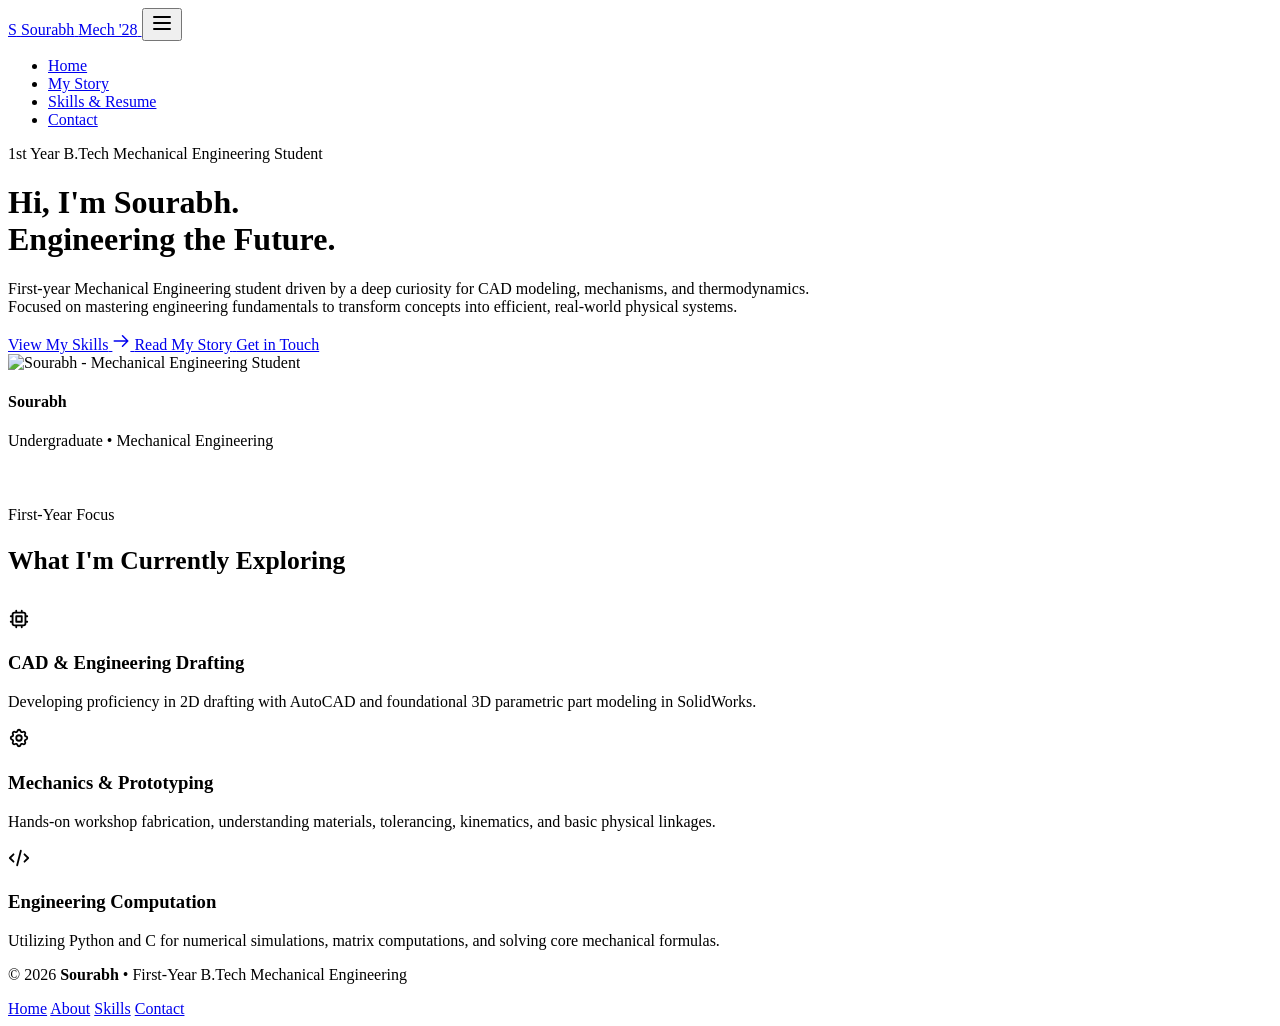
==== index.html @ b26586c6 "Add files via upload" ====
<!DOCTYPE html>
<html lang="en">
<head>
  <meta charset="UTF-8">
  <meta name="viewport" content="width=device-width, initial-scale=1.0">
  <!-- EDIT: Change Page Title if desired -->
  <title>Sourabh | Mechanical Engineering Portfolio</title>
  <meta name="description" content="Personal portfolio of Sourabh - First Year B.Tech Mechanical Engineering student.">
  <link rel="stylesheet" href="css/style.css">
  <!-- Google Fonts for crisp typography -->
  <link rel="preconnect" href="https://fonts.googleapis.com">
  <link rel="preconnect" href="https://fonts.gstatic.com" crossorigin>
  <link href="https://fonts.googleapis.com/css2?family=Plus+Jakarta+Sans:wght@400;500;600;700;800&display=swap" rel="stylesheet">
</head>
<body>

  <!-- =========================================================================
       NAVIGATION BAR (Consistent across all 4 pages)
       ========================================================================= -->
  <header class="site-header">
    <div class="container nav-wrapper">
      <a href="index.html" class="brand-logo">
        <span class="brand-icon">S</span>
        <!-- EDIT: Change your name here -->
        <span>Sourabh</span>
        <span class="brand-badge">Mech '28</span>
      </a>

      <!-- Mobile Navigation Hamburger -->
      <button class="mobile-toggle" id="mobileMenuBtn" aria-label="Toggle navigation menu">
        <svg width="24" height="24" fill="none" stroke="currentColor" viewBox="0 0 24 24">
          <path stroke-linecap="round" stroke-linejoin="round" stroke-width="2" d="M4 6h16M4 12h16M4 18h16"/>
        </svg>
      </button>

      <!-- Navigation Links -->
      <ul class="nav-links" id="navLinks">
        <li><a href="index.html" class="nav-link active">Home</a></li>
        <li><a href="about.html" class="nav-link">My Story</a></li>
        <li><a href="skills.html" class="nav-link">Skills & Resume</a></li>
        <li><a href="contact.html" class="nav-link">Contact</a></li>
      </ul>
    </div>
  </header>

  <!-- =========================================================================
       PAGE 1: HOME (HERO SECTION)
       ========================================================================= -->
  <main class="main-content">
    <div class="container">
      
      <div class="hero-wrapper">
        <!-- Hero Text Content -->
        <div class="hero-content">
          <div class="student-tag">
            <span class="status-dot"></span>
            <!-- EDIT: Your program/year details -->
            <span>1st Year B.Tech Mechanical Engineering Student</span>
          </div>

          <!-- EDIT: Your Name & Heading -->
          <h1 class="hero-title">
            Hi, I'm <span class="highlight">Sourabh</span>.<br>
            Engineering the Future.
          </h1>

          <!-- ===============================================================
               EDIT: YOUR 2-LINE INTRODUCTION (Customizable below)
               =============================================================== -->
          <p class="hero-intro">
            First-year Mechanical Engineering student driven by a deep curiosity for CAD modeling, mechanisms, and thermodynamics.<br>
            Focused on mastering engineering fundamentals to transform concepts into efficient, real-world physical systems.
          </p>
          <!-- ============================================================= -->

          <!-- Quick Action Buttons -->
          <div class="hero-actions">
            <a href="skills.html" class="btn btn-primary">
              <span>View My Skills</span>
              <svg width="18" height="18" fill="none" stroke="currentColor" viewBox="0 0 24 24">
                <path stroke-linecap="round" stroke-linejoin="round" stroke-width="2" d="M14 5l7 7m0 0l-7 7m7-7H3"/>
              </svg>
            </a>
            <a href="about.html" class="btn btn-secondary">
              <span>Read My Story</span>
            </a>
            <a href="contact.html" class="btn btn-secondary">
              <span>Get in Touch</span>
            </a>
          </div>
        </div>

        <!-- ===============================================================
             EDIT: YOUR PHOTO (Replace "assets/images/avatar-placeholder.svg" 
             with your photo, e.g. "assets/images/my-photo.jpg")
             =============================================================== -->
        <div class="hero-photo-container">
          <div class="photo-card">
            <div class="photo-inner">
              <img src="assets/images/avatar-placeholder.svg" alt="Sourabh - Mechanical Engineering Student" id="profileImage">
            </div>
            <div class="photo-caption">
              <!-- EDIT: Photo caption / your title -->
              <h4>Sourabh</h4>
              <p>Undergraduate • Mechanical Engineering</p>
            </div>
          </div>
        </div>
      </div>

      <!-- Quick Highlights for 1st Year Mechanical Engineering -->
      <section style="margin-top: 3.5rem;">
        <div class="section-header" style="margin-bottom: 2rem; text-align: left;">
          <span class="section-tag">First-Year Focus</span>
          <h2 style="font-size: 1.6rem; font-weight: 700; color: var(--text-main);">What I'm Currently Exploring</h2>
        </div>

        <div class="quick-features-grid">
          <!-- Card 1 -->
          <div class="feature-card">
            <div class="feature-icon">
              <!-- Drafting Compass / Ruler Icon -->
              <svg width="22" height="22" fill="none" stroke="currentColor" viewBox="0 0 24 24">
                <path stroke-linecap="round" stroke-linejoin="round" stroke-width="2" d="M9 3v2m6-2v2M9 19v2m6-2v2M5 9H3m2 6H3m18-6h-2m2 6h-2M7 19h10a2 2 0 002-2V7a2 2 0 00-2-2H7a2 2 0 00-2 2v10a2 2 0 002 2zM9 9h6v6H9V9z"/>
              </svg>
            </div>
            <h3>CAD & Engineering Drafting</h3>
            <p>Developing proficiency in 2D drafting with AutoCAD and foundational 3D parametric part modeling in SolidWorks.</p>
          </div>

          <!-- Card 2 -->
          <div class="feature-card">
            <div class="feature-icon">
              <!-- Gear / Mechanism Icon -->
              <svg width="22" height="22" fill="none" stroke="currentColor" viewBox="0 0 24 24">
                <path stroke-linecap="round" stroke-linejoin="round" stroke-width="2" d="M10.325 4.317c.426-1.756 2.924-1.756 3.35 0a1.724 1.724 0 002.573 1.066c1.543-.94 3.31.826 2.37 2.37a1.724 1.724 0 001.065 2.572c1.756.426 1.756 2.924 0 3.35a1.724 1.724 0 00-1.066 2.573c.94 1.543-.826 3.31-2.37 2.37a1.724 1.724 0 00-2.572 1.065c-.426 1.756-2.924 1.756-3.35 0a1.724 1.724 0 00-2.573-1.066c-1.543.94-3.31-.826-2.37-2.37a1.724 1.724 0 00-1.065-2.572c-1.756-.426-1.756-2.924 0-3.35a1.724 1.724 0 001.066-2.573c-.94-1.543.826-3.31 2.37-2.37.996.608 2.296.07 2.572-1.065z"/>
                <circle cx="12" cy="12" r="3" stroke-width="2"/>
              </svg>
            </div>
            <h3>Mechanics & Prototyping</h3>
            <p>Hands-on workshop fabrication, understanding materials, tolerancing, kinematics, and basic physical linkages.</p>
          </div>

          <!-- Card 3 -->
          <div class="feature-card">
            <div class="feature-icon">
              <!-- Code / Computation Icon -->
              <svg width="22" height="22" fill="none" stroke="currentColor" viewBox="0 0 24 24">
                <path stroke-linecap="round" stroke-linejoin="round" stroke-width="2" d="M10 20l4-16m4 4l4 4-4 4M6 16l-4-4 4-4"/>
              </svg>
            </div>
            <h3>Engineering Computation</h3>
            <p>Utilizing Python and C for numerical simulations, matrix computations, and solving core mechanical formulas.</p>
          </div>
        </div>
      </section>

    </div>
  </main>

  <!-- =========================================================================
       FOOTER
       ========================================================================= -->
  <footer class="site-footer">
    <div class="container footer-content">
      <p class="footer-text">© 2026 <strong>Sourabh</strong> • First-Year B.Tech Mechanical Engineering</p>
      <div class="footer-nav">
        <a href="index.html">Home</a>
        <a href="about.html">About</a>
        <a href="skills.html">Skills</a>
        <a href="contact.html">Contact</a>
      </div>
    </div>
  </footer>

  <script src="js/main.js"></script>
</body>
</html>
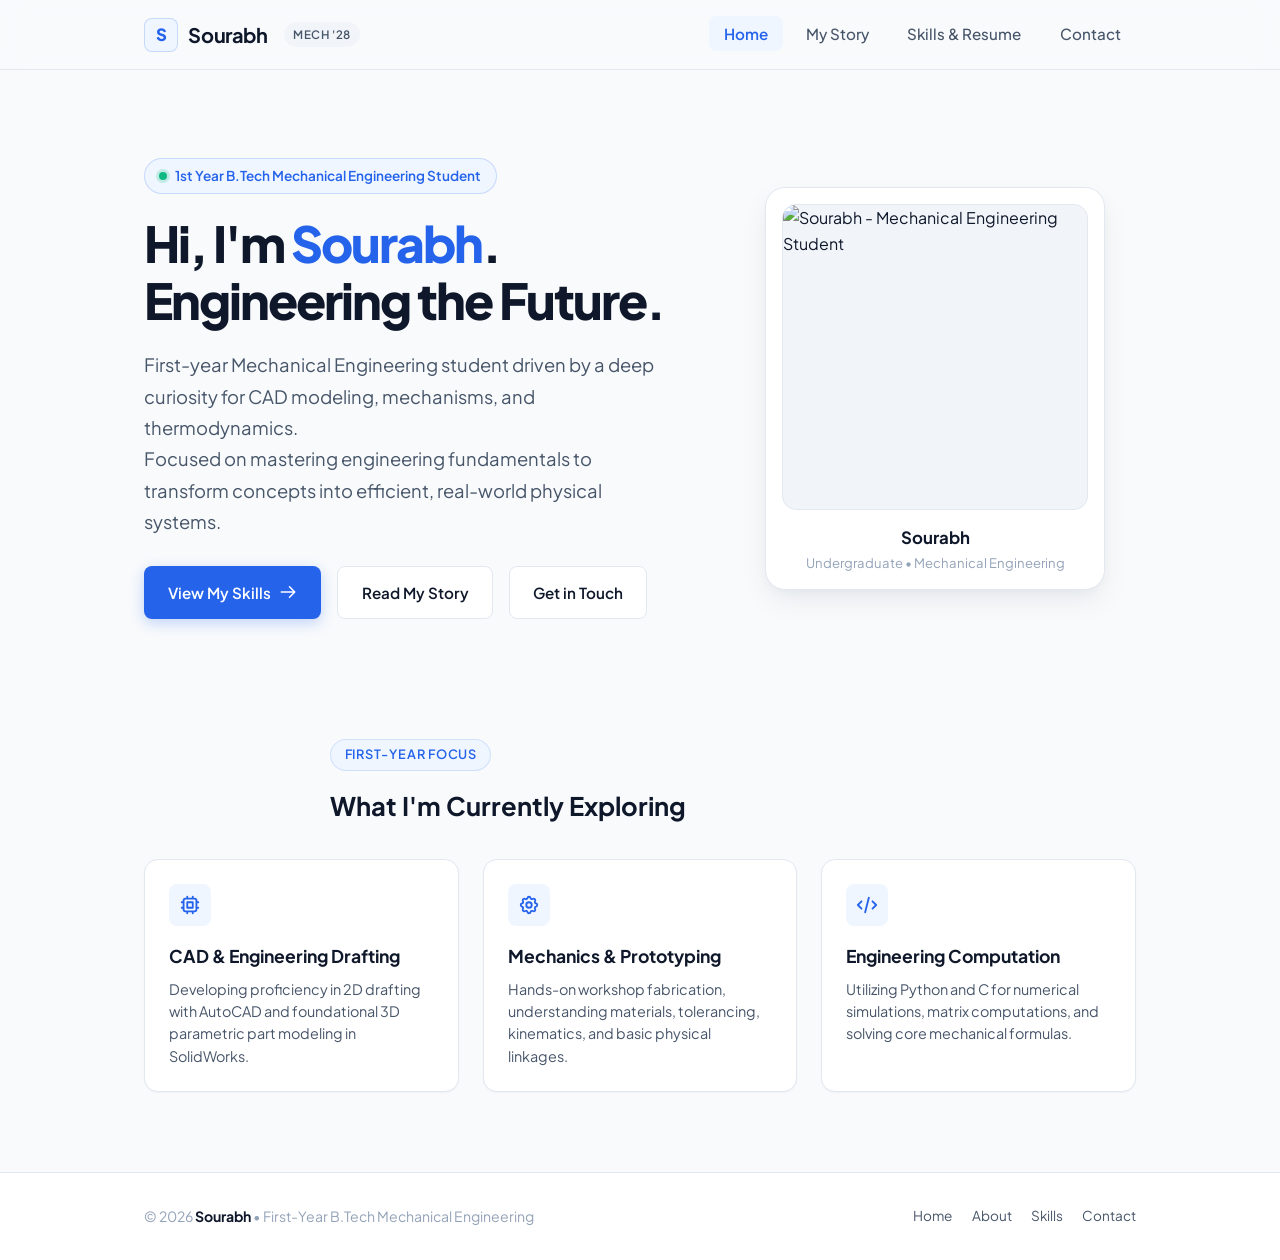
==== commit 6cdc6974: "Update index.html" ====
--- a/index.html
+++ b/index.html
@@ -6,7 +6,7 @@
   <!-- EDIT: Change Page Title if desired -->
   <title>Sourabh | Mechanical Engineering Portfolio</title>
   <meta name="description" content="Personal portfolio of Sourabh - First Year B.Tech Mechanical Engineering student.">
-  <link rel="stylesheet" href="css/style.css">
+  <link rel="stylesheet" href="style.css">
   <!-- Google Fonts for crisp typography -->
   <link rel="preconnect" href="https://fonts.googleapis.com">
   <link rel="preconnect" href="https://fonts.gstatic.com" crossorigin>
--- a/style.css
+++ b/style.css
@@ -0,0 +1,1085 @@
+/* ==========================================================================
+   PORTFOLIO DESIGN SYSTEM & STYLESHEET
+   Clean • Minimalistic • Light • Visually Pleasing
+   ========================================================================== */
+
+:root {
+  /* Color Palette - Minimalist Light Theme */
+  --bg-primary: #f8fafc;        /* Soft airy background */
+  --bg-surface: #ffffff;        /* Pure white for cards & surfaces */
+  --bg-subtle: #f1f5f9;         /* Very subtle cool gray for tags & meters */
+  
+  --text-main: #0f172a;         /* Deep slate for high-contrast crisp text */
+  --text-muted: #475569;        /* Balanced medium slate for body copy */
+  --text-light: #94a3b8;        /* Soft gray for metadata & hints */
+  
+  --primary: #2563eb;           /* Modern engineering cobalt blue */
+  --primary-hover: #1d4ed8;     /* Darker blue on hover */
+  --primary-subtle: #eff6ff;    /* Light tint for badges & highlights */
+  --primary-glow: rgba(37, 99, 235, 0.12);
+  
+  --border-color: #e2e8f0;      /* Crisp light border */
+  --border-hover: #cbd5e1;      /* Border on card hover */
+  
+  /* Layout & Spacing */
+  --radius-sm: 8px;
+  --radius-md: 14px;
+  --radius-lg: 20px;
+  --radius-full: 9999px;
+  
+  --shadow-sm: 0 1px 2px 0 rgba(0, 0, 0, 0.04);
+  --shadow-md: 0 4px 16px -2px rgba(15, 23, 42, 0.06), 0 2px 6px -2px rgba(15, 23, 42, 0.04);
+  --shadow-lg: 0 12px 30px -4px rgba(15, 23, 42, 0.08), 0 4px 12px -2px rgba(15, 23, 42, 0.03);
+  
+  --transition: all 0.25s cubic-bezier(0.16, 1, 0.3, 1);
+  --container-max: 1040px;
+}
+
+/* --------------------------------------------------------------------------
+   RESET & BASE TYPOGRAPHY
+   -------------------------------------------------------------------------- */
+* {
+  margin: 0;
+  padding: 0;
+  box-sizing: border-box;
+}
+
+html {
+  scroll-behavior: smooth;
+  font-size: 16px;
+}
+
+body {
+  font-family: 'Plus Jakarta Sans', -apple-system, BlinkMacSystemFont, 'Segoe UI', Roboto, Helvetica, Arial, sans-serif;
+  background-color: var(--bg-primary);
+  color: var(--text-main);
+  line-height: 1.65;
+  min-height: 100vh;
+  display: flex;
+  flex-direction: column;
+  -webkit-font-smoothing: antialiased;
+}
+
+/* Clean Container */
+.container {
+  width: 100%;
+  max-width: var(--container-max);
+  margin-left: auto;
+  margin-right: auto;
+  padding-left: 1.5rem;
+  padding-right: 1.5rem;
+}
+
+/* --------------------------------------------------------------------------
+   HEADER & NAVIGATION BAR
+   -------------------------------------------------------------------------- */
+.site-header {
+  position: sticky;
+  top: 0;
+  z-index: 100;
+  background: rgba(248, 250, 252, 0.85);
+  backdrop-filter: blur(12px);
+  -webkit-backdrop-filter: blur(12px);
+  border-bottom: 1px solid var(--border-color);
+  padding: 1.1rem 0;
+  transition: var(--transition);
+}
+
+.nav-wrapper {
+  display: flex;
+  align-items: center;
+  justify-content: space-between;
+}
+
+/* Brand Logo */
+.brand-logo {
+  text-decoration: none;
+  display: flex;
+  align-items: center;
+  gap: 0.65rem;
+  color: var(--text-main);
+  font-weight: 700;
+  font-size: 1.25rem;
+  letter-spacing: -0.02em;
+}
+
+.brand-icon {
+  width: 34px;
+  height: 34px;
+  background: var(--primary-subtle);
+  border: 1px solid rgba(37, 99, 235, 0.2);
+  color: var(--primary);
+  display: inline-flex;
+  align-items: center;
+  justify-content: center;
+  border-radius: var(--radius-sm);
+  font-weight: 800;
+  font-size: 1.05rem;
+}
+
+.brand-badge {
+  font-size: 0.72rem;
+  font-weight: 600;
+  text-transform: uppercase;
+  letter-spacing: 0.05em;
+  background: var(--bg-subtle);
+  color: var(--text-muted);
+  padding: 0.2rem 0.55rem;
+  border-radius: var(--radius-full);
+  margin-left: 0.4rem;
+}
+
+/* Navigation Links */
+.nav-links {
+  display: flex;
+  align-items: center;
+  list-style: none;
+  gap: 0.5rem;
+}
+
+.nav-link {
+  text-decoration: none;
+  font-size: 0.95rem;
+  font-weight: 500;
+  color: var(--text-muted);
+  padding: 0.5rem 0.95rem;
+  border-radius: var(--radius-sm);
+  transition: var(--transition);
+}
+
+.nav-link:hover {
+  color: var(--primary);
+  background-color: var(--primary-subtle);
+}
+
+.nav-link.active {
+  color: var(--primary);
+  background-color: var(--primary-subtle);
+  font-weight: 600;
+}
+
+/* Mobile Toggle */
+.mobile-toggle {
+  display: none;
+  background: none;
+  border: 1px solid var(--border-color);
+  padding: 0.5rem;
+  border-radius: var(--radius-sm);
+  cursor: pointer;
+  color: var(--text-main);
+}
+
+.mobile-toggle svg {
+  display: block;
+}
+
+/* --------------------------------------------------------------------------
+   COMMON SECTION STYLES
+   -------------------------------------------------------------------------- */
+.main-content {
+  flex: 1;
+  padding: 3.5rem 0 5rem;
+}
+
+.section-header {
+  text-align: center;
+  max-width: 620px;
+  margin: 0 auto 3rem;
+}
+
+.section-tag {
+  display: inline-block;
+  font-size: 0.8rem;
+  font-weight: 600;
+  letter-spacing: 0.06em;
+  text-transform: uppercase;
+  color: var(--primary);
+  background: var(--primary-subtle);
+  padding: 0.3rem 0.85rem;
+  border-radius: var(--radius-full);
+  margin-bottom: 0.85rem;
+  border: 1px solid rgba(37, 99, 235, 0.15);
+}
+
+.section-title {
+  font-size: 2.2rem;
+  font-weight: 700;
+  letter-spacing: -0.03em;
+  color: var(--text-main);
+  line-height: 1.25;
+  margin-bottom: 0.75rem;
+}
+
+.section-subtitle {
+  font-size: 1.05rem;
+  color: var(--text-muted);
+  line-height: 1.6;
+}
+
+/* --------------------------------------------------------------------------
+   PAGE 1: HOME SECTION
+   -------------------------------------------------------------------------- */
+.hero-wrapper {
+  display: grid;
+  grid-template-columns: 1.2fr 0.9fr;
+  gap: 3.5rem;
+  align-items: center;
+  padding: 2rem 0 4rem;
+}
+
+.hero-content {
+  display: flex;
+  flex-direction: column;
+  gap: 1.3rem;
+}
+
+.student-tag {
+  display: inline-flex;
+  align-items: center;
+  gap: 0.5rem;
+  font-size: 0.85rem;
+  font-weight: 600;
+  color: var(--primary);
+  background: var(--primary-subtle);
+  border: 1px solid rgba(37, 99, 235, 0.2);
+  padding: 0.35rem 0.9rem;
+  border-radius: var(--radius-full);
+  width: fit-content;
+}
+
+.status-dot {
+  width: 8px;
+  height: 8px;
+  background: #10b981;
+  border-radius: 50%;
+  box-shadow: 0 0 0 3px rgba(16, 185, 129, 0.2);
+}
+
+.hero-title {
+  font-size: 3.1rem;
+  font-weight: 800;
+  letter-spacing: -0.04em;
+  line-height: 1.15;
+  color: var(--text-main);
+}
+
+.hero-title .highlight {
+  color: var(--primary);
+  position: relative;
+  display: inline-block;
+}
+
+/* 2-line intro emphasized */
+.hero-intro {
+  font-size: 1.15rem;
+  color: var(--text-muted);
+  line-height: 1.7;
+  max-width: 540px;
+}
+
+.hero-actions {
+  display: flex;
+  align-items: center;
+  gap: 1rem;
+  margin-top: 0.5rem;
+  flex-wrap: wrap;
+}
+
+/* Buttons */
+.btn {
+  display: inline-flex;
+  align-items: center;
+  justify-content: center;
+  gap: 0.5rem;
+  font-size: 0.95rem;
+  font-weight: 600;
+  padding: 0.8rem 1.45rem;
+  border-radius: var(--radius-sm);
+  text-decoration: none;
+  cursor: pointer;
+  transition: var(--transition);
+  border: 1px solid transparent;
+}
+
+.btn-primary {
+  background-color: var(--primary);
+  color: #ffffff;
+  box-shadow: 0 4px 14px rgba(37, 99, 235, 0.25);
+}
+
+.btn-primary:hover {
+  background-color: var(--primary-hover);
+  transform: translateY(-2px);
+  box-shadow: 0 6px 20px rgba(37, 99, 235, 0.35);
+}
+
+.btn-secondary {
+  background-color: var(--bg-surface);
+  color: var(--text-main);
+  border-color: var(--border-color);
+}
+
+.btn-secondary:hover {
+  background-color: var(--bg-subtle);
+  border-color: var(--border-hover);
+  transform: translateY(-2px);
+}
+
+/* Profile Photo Frame */
+.hero-photo-container {
+  display: flex;
+  justify-content: center;
+  align-items: center;
+}
+
+.photo-card {
+  position: relative;
+  width: 100%;
+  max-width: 340px;
+  background: var(--bg-surface);
+  border: 1px solid var(--border-color);
+  border-radius: var(--radius-lg);
+  padding: 1rem;
+  box-shadow: var(--shadow-lg);
+  transition: var(--transition);
+}
+
+.photo-card:hover {
+  transform: translateY(-4px);
+  border-color: var(--border-hover);
+}
+
+.photo-inner {
+  position: relative;
+  width: 100%;
+  aspect-ratio: 1 / 1;
+  border-radius: var(--radius-md);
+  overflow: hidden;
+  background: var(--bg-subtle);
+  display: flex;
+  align-items: center;
+  justify-content: center;
+  border: 1px solid var(--border-color);
+}
+
+.photo-inner img {
+  width: 100%;
+  height: 100%;
+  object-fit: cover;
+  display: block;
+}
+
+.photo-caption {
+  margin-top: 0.9rem;
+  text-align: center;
+}
+
+.photo-caption h4 {
+  font-size: 1.05rem;
+  font-weight: 700;
+  color: var(--text-main);
+}
+
+.photo-caption p {
+  font-size: 0.82rem;
+  color: var(--text-light);
+}
+
+/* Quick Highlights in Home */
+.quick-features-grid {
+  display: grid;
+  grid-template-columns: repeat(3, 1fr);
+  gap: 1.5rem;
+  margin-top: 2rem;
+}
+
+.feature-card {
+  background: var(--bg-surface);
+  border: 1px solid var(--border-color);
+  border-radius: var(--radius-md);
+  padding: 1.5rem;
+  box-shadow: var(--shadow-sm);
+  transition: var(--transition);
+}
+
+.feature-card:hover {
+  transform: translateY(-3px);
+  box-shadow: var(--shadow-md);
+  border-color: rgba(37, 99, 235, 0.3);
+}
+
+.feature-icon {
+  width: 42px;
+  height: 42px;
+  border-radius: var(--radius-sm);
+  background: var(--primary-subtle);
+  color: var(--primary);
+  display: flex;
+  align-items: center;
+  justify-content: center;
+  margin-bottom: 1rem;
+}
+
+.feature-card h3 {
+  font-size: 1.1rem;
+  font-weight: 700;
+  margin-bottom: 0.4rem;
+  color: var(--text-main);
+}
+
+.feature-card p {
+  font-size: 0.9rem;
+  color: var(--text-muted);
+  line-height: 1.55;
+}
+
+/* --------------------------------------------------------------------------
+   PAGE 2: ABOUT / STORY / EDUCATION / ACHIEVEMENTS / HOBBIES
+   -------------------------------------------------------------------------- */
+.about-grid {
+  display: flex;
+  flex-direction: column;
+  gap: 3.5rem;
+}
+
+.story-card {
+  background: var(--bg-surface);
+  border: 1px solid var(--border-color);
+  border-radius: var(--radius-lg);
+  padding: 2.5rem;
+  box-shadow: var(--shadow-sm);
+}
+
+.story-card h2 {
+  font-size: 1.5rem;
+  font-weight: 700;
+  margin-bottom: 1.25rem;
+  color: var(--text-main);
+  display: flex;
+  align-items: center;
+  gap: 0.75rem;
+}
+
+.story-card p {
+  color: var(--text-muted);
+  font-size: 1.02rem;
+  line-height: 1.8;
+  margin-bottom: 1rem;
+}
+
+.story-card p:last-child {
+  margin-bottom: 0;
+}
+
+/* Timeline / Education & Achievements */
+.two-col-grid {
+  display: grid;
+  grid-template-columns: 1fr 1fr;
+  gap: 2rem;
+}
+
+.card-block {
+  background: var(--bg-surface);
+  border: 1px solid var(--border-color);
+  border-radius: var(--radius-lg);
+  padding: 2.2rem;
+  box-shadow: var(--shadow-sm);
+}
+
+.card-block-header {
+  display: flex;
+  align-items: center;
+  gap: 0.75rem;
+  margin-bottom: 1.5rem;
+}
+
+.card-block-header h2 {
+  font-size: 1.35rem;
+  font-weight: 700;
+  color: var(--text-main);
+}
+
+.timeline-list {
+  display: flex;
+  flex-direction: column;
+  gap: 1.5rem;
+  position: relative;
+  padding-left: 1.5rem;
+  border-left: 2px solid var(--border-color);
+}
+
+.timeline-item {
+  position: relative;
+}
+
+.timeline-dot {
+  position: absolute;
+  left: -1.95rem;
+  top: 0.25rem;
+  width: 12px;
+  height: 12px;
+  border-radius: 50%;
+  background: var(--bg-surface);
+  border: 3px solid var(--primary);
+}
+
+.timeline-date {
+  font-size: 0.78rem;
+  font-weight: 600;
+  text-transform: uppercase;
+  color: var(--primary);
+  margin-bottom: 0.2rem;
+}
+
+.timeline-title {
+  font-size: 1.05rem;
+  font-weight: 700;
+  color: var(--text-main);
+}
+
+.timeline-institution {
+  font-size: 0.9rem;
+  font-weight: 500;
+  color: var(--text-muted);
+  margin-bottom: 0.35rem;
+}
+
+.timeline-desc {
+  font-size: 0.88rem;
+  color: var(--text-muted);
+  line-height: 1.55;
+}
+
+/* Hobbies Cards Grid */
+.hobbies-grid {
+  display: grid;
+  grid-template-columns: repeat(4, 1fr);
+  gap: 1.25rem;
+}
+
+.hobby-card {
+  background: var(--bg-surface);
+  border: 1px solid var(--border-color);
+  border-radius: var(--radius-md);
+  padding: 1.4rem;
+  text-align: center;
+  box-shadow: var(--shadow-sm);
+  transition: var(--transition);
+}
+
+.hobby-card:hover {
+  transform: translateY(-3px);
+  border-color: rgba(37, 99, 235, 0.3);
+  box-shadow: var(--shadow-md);
+}
+
+.hobby-icon {
+  width: 48px;
+  height: 48px;
+  border-radius: 50%;
+  background: var(--primary-subtle);
+  color: var(--primary);
+  display: inline-flex;
+  align-items: center;
+  justify-content: center;
+  margin-bottom: 0.85rem;
+}
+
+.hobby-card h4 {
+  font-size: 1rem;
+  font-weight: 700;
+  color: var(--text-main);
+  margin-bottom: 0.3rem;
+}
+
+.hobby-card p {
+  font-size: 0.82rem;
+  color: var(--text-muted);
+  line-height: 1.45;
+}
+
+/* --------------------------------------------------------------------------
+   PAGE 3: SKILLS, METERS, CERTIFICATIONS & RESUME DOWNLOAD
+   -------------------------------------------------------------------------- */
+.skills-grid {
+  display: grid;
+  grid-template-columns: repeat(3, 1fr);
+  gap: 1.5rem;
+  margin-bottom: 4rem;
+}
+
+.skill-box {
+  background: var(--bg-surface);
+  border: 1px solid var(--border-color);
+  border-radius: var(--radius-md);
+  padding: 1.6rem;
+  box-shadow: var(--shadow-sm);
+  transition: var(--transition);
+  display: flex;
+  flex-direction: column;
+  justify-content: space-between;
+}
+
+.skill-box:hover {
+  transform: translateY(-3px);
+  box-shadow: var(--shadow-md);
+  border-color: rgba(37, 99, 235, 0.3);
+}
+
+.skill-header {
+  display: flex;
+  justify-content: space-between;
+  align-items: flex-start;
+  margin-bottom: 0.85rem;
+}
+
+.skill-info h3 {
+  font-size: 1.05rem;
+  font-weight: 700;
+  color: var(--text-main);
+  margin-bottom: 0.2rem;
+}
+
+.skill-category {
+  font-size: 0.78rem;
+  color: var(--text-light);
+  font-weight: 500;
+}
+
+.skill-pct {
+  font-size: 1rem;
+  font-weight: 700;
+  color: var(--primary);
+  background: var(--primary-subtle);
+  padding: 0.2rem 0.5rem;
+  border-radius: var(--radius-sm);
+}
+
+.skill-desc {
+  font-size: 0.86rem;
+  color: var(--text-muted);
+  line-height: 1.5;
+  margin-bottom: 1.25rem;
+}
+
+/* Meter / Progress Bar */
+.meter-container {
+  width: 100%;
+  height: 8px;
+  background-color: var(--bg-subtle);
+  border-radius: var(--radius-full);
+  overflow: hidden;
+  position: relative;
+}
+
+.meter-fill {
+  height: 100%;
+  background: linear-gradient(90deg, #2563eb 0%, #3b82f6 100%);
+  border-radius: var(--radius-full);
+  transition: width 1s cubic-bezier(0.16, 1, 0.3, 1);
+  width: 0; /* Animated with JS or CSS */
+}
+
+/* Certifications Section */
+.certifications-section {
+  margin-bottom: 4rem;
+}
+
+.cert-grid {
+  display: grid;
+  grid-template-columns: repeat(2, 1fr);
+  gap: 1.5rem;
+}
+
+.cert-card {
+  background: var(--bg-surface);
+  border: 1px solid var(--border-color);
+  border-radius: var(--radius-md);
+  padding: 1.5rem;
+  display: flex;
+  gap: 1.2rem;
+  align-items: flex-start;
+  box-shadow: var(--shadow-sm);
+  transition: var(--transition);
+}
+
+.cert-card:hover {
+  border-color: rgba(37, 99, 235, 0.3);
+  transform: translateY(-2px);
+  box-shadow: var(--shadow-md);
+}
+
+.cert-badge-icon {
+  width: 44px;
+  height: 44px;
+  border-radius: var(--radius-sm);
+  background: var(--primary-subtle);
+  color: var(--primary);
+  display: flex;
+  align-items: center;
+  justify-content: center;
+  flex-shrink: 0;
+}
+
+.cert-details h4 {
+  font-size: 1.05rem;
+  font-weight: 700;
+  color: var(--text-main);
+  margin-bottom: 0.25rem;
+}
+
+.cert-issuer {
+  font-size: 0.85rem;
+  color: var(--primary);
+  font-weight: 600;
+  margin-bottom: 0.3rem;
+}
+
+.cert-desc {
+  font-size: 0.85rem;
+  color: var(--text-muted);
+  line-height: 1.5;
+}
+
+/* Resume Download Banner */
+.resume-download-box {
+  background: linear-gradient(135deg, #ffffff 0%, #f8fafc 100%);
+  border: 1.5px dashed rgba(37, 99, 235, 0.35);
+  border-radius: var(--radius-lg);
+  padding: 2.75rem 2rem;
+  text-align: center;
+  box-shadow: var(--shadow-md);
+  position: relative;
+  overflow: hidden;
+}
+
+.resume-download-box::before {
+  content: '';
+  position: absolute;
+  top: 0;
+  left: 0;
+  right: 0;
+  height: 4px;
+  background: linear-gradient(90deg, #2563eb, #60a5fa, #2563eb);
+}
+
+.resume-download-box h3 {
+  font-size: 1.5rem;
+  font-weight: 700;
+  color: var(--text-main);
+  margin-bottom: 0.5rem;
+}
+
+.resume-download-box p {
+  color: var(--text-muted);
+  max-width: 520px;
+  margin: 0 auto 1.5rem;
+  font-size: 0.95rem;
+}
+
+/* --------------------------------------------------------------------------
+   PAGE 4: CONTACT & SOCIAL PROFILES
+   -------------------------------------------------------------------------- */
+.contact-layout {
+  display: grid;
+  grid-template-columns: 1fr 1.2fr;
+  gap: 2.5rem;
+}
+
+.contact-info-cards {
+  display: flex;
+  flex-direction: column;
+  gap: 1.25rem;
+}
+
+.contact-info-item {
+  background: var(--bg-surface);
+  border: 1px solid var(--border-color);
+  border-radius: var(--radius-md);
+  padding: 1.3rem 1.5rem;
+  display: flex;
+  align-items: center;
+  gap: 1.1rem;
+  box-shadow: var(--shadow-sm);
+  transition: var(--transition);
+}
+
+.contact-info-item:hover {
+  border-color: rgba(37, 99, 235, 0.3);
+  transform: translateX(4px);
+}
+
+.contact-icon-bubble {
+  width: 44px;
+  height: 44px;
+  border-radius: var(--radius-sm);
+  background: var(--primary-subtle);
+  color: var(--primary);
+  display: flex;
+  align-items: center;
+  justify-content: center;
+  flex-shrink: 0;
+}
+
+.contact-text-meta h5 {
+  font-size: 0.78rem;
+  text-transform: uppercase;
+  letter-spacing: 0.05em;
+  color: var(--text-light);
+  margin-bottom: 0.15rem;
+}
+
+.contact-text-meta a,
+.contact-text-meta span {
+  font-size: 0.98rem;
+  font-weight: 600;
+  color: var(--text-main);
+  text-decoration: none;
+  transition: var(--transition);
+}
+
+.contact-text-meta a:hover {
+  color: var(--primary);
+}
+
+/* Social Channels Section */
+.socials-wrapper {
+  margin-top: 1rem;
+}
+
+.socials-wrapper h4 {
+  font-size: 0.95rem;
+  font-weight: 700;
+  margin-bottom: 0.85rem;
+  color: var(--text-main);
+}
+
+.social-links-grid {
+  display: grid;
+  grid-template-columns: repeat(3, 1fr);
+  gap: 0.85rem;
+}
+
+.social-btn {
+  background: var(--bg-surface);
+  border: 1px solid var(--border-color);
+  border-radius: var(--radius-sm);
+  padding: 0.85rem;
+  display: flex;
+  flex-direction: column;
+  align-items: center;
+  justify-content: center;
+  gap: 0.4rem;
+  text-decoration: none;
+  color: var(--text-main);
+  font-size: 0.85rem;
+  font-weight: 600;
+  box-shadow: var(--shadow-sm);
+  transition: var(--transition);
+}
+
+.social-btn:hover {
+  border-color: var(--primary);
+  color: var(--primary);
+  background: var(--primary-subtle);
+  transform: translateY(-2px);
+}
+
+/* Contact Form */
+.contact-form-card {
+  background: var(--bg-surface);
+  border: 1px solid var(--border-color);
+  border-radius: var(--radius-lg);
+  padding: 2.2rem;
+  box-shadow: var(--shadow-sm);
+}
+
+.contact-form-card h3 {
+  font-size: 1.35rem;
+  font-weight: 700;
+  margin-bottom: 0.4rem;
+  color: var(--text-main);
+}
+
+.contact-form-card p {
+  font-size: 0.9rem;
+  color: var(--text-muted);
+  margin-bottom: 1.5rem;
+}
+
+.form-group {
+  margin-bottom: 1.25rem;
+}
+
+.form-label {
+  display: block;
+  font-size: 0.85rem;
+  font-weight: 600;
+  color: var(--text-main);
+  margin-bottom: 0.4rem;
+}
+
+.form-input,
+.form-textarea {
+  width: 100%;
+  padding: 0.75rem 0.95rem;
+  font-family: inherit;
+  font-size: 0.95rem;
+  color: var(--text-main);
+  background: #ffffff;
+  border: 1px solid var(--border-color);
+  border-radius: var(--radius-sm);
+  transition: var(--transition);
+  outline: none;
+}
+
+.form-input:focus,
+.form-textarea:focus {
+  border-color: var(--primary);
+  box-shadow: 0 0 0 3px var(--primary-glow);
+}
+
+.form-textarea {
+  resize: vertical;
+  min-height: 120px;
+}
+
+.form-feedback {
+  display: none;
+  padding: 0.85rem 1rem;
+  border-radius: var(--radius-sm);
+  background: #ecfdf5;
+  color: #065f46;
+  border: 1px solid #a7f3d0;
+  font-size: 0.9rem;
+  margin-top: 1rem;
+}
+
+/* --------------------------------------------------------------------------
+   FOOTER
+   -------------------------------------------------------------------------- */
+.site-footer {
+  background: var(--bg-surface);
+  border-top: 1px solid var(--border-color);
+  padding: 2rem 0;
+  margin-top: auto;
+}
+
+.footer-content {
+  display: flex;
+  justify-content: space-between;
+  align-items: center;
+  flex-wrap: wrap;
+  gap: 1rem;
+}
+
+.footer-text {
+  font-size: 0.88rem;
+  color: var(--text-light);
+}
+
+.footer-text strong {
+  color: var(--text-main);
+}
+
+.footer-nav {
+  display: flex;
+  gap: 1.2rem;
+}
+
+.footer-nav a {
+  text-decoration: none;
+  font-size: 0.85rem;
+  color: var(--text-muted);
+  transition: var(--transition);
+}
+
+.footer-nav a:hover {
+  color: var(--primary);
+}
+
+/* --------------------------------------------------------------------------
+   RESPONSIVE MEDIA QUERIES
+   -------------------------------------------------------------------------- */
+@media (max-width: 860px) {
+  .hero-wrapper {
+    grid-template-columns: 1fr;
+    text-align: center;
+    gap: 2.5rem;
+  }
+  
+  .hero-content {
+    align-items: center;
+  }
+  
+  .hero-title {
+    font-size: 2.4rem;
+  }
+  
+  .hero-actions {
+    justify-content: center;
+  }
+  
+  .quick-features-grid {
+    grid-template-columns: 1fr;
+  }
+  
+  .two-col-grid {
+    grid-template-columns: 1fr;
+  }
+  
+  .skills-grid {
+    grid-template-columns: 1fr 1fr;
+  }
+  
+  .hobbies-grid {
+    grid-template-columns: 1fr 1fr;
+  }
+  
+  .contact-layout {
+    grid-template-columns: 1fr;
+  }
+}
+
+@media (max-width: 640px) {
+  .nav-links {
+    display: none;
+    position: absolute;
+    top: 100%;
+    left: 0;
+    right: 0;
+    background: var(--bg-surface);
+    flex-direction: column;
+    padding: 1rem;
+    border-bottom: 1px solid var(--border-color);
+    box-shadow: var(--shadow-md);
+  }
+  
+  .nav-links.open {
+    display: flex;
+  }
+  
+  .mobile-toggle {
+    display: block;
+  }
+  
+  .skills-grid {
+    grid-template-columns: 1fr;
+  }
+  
+  .cert-grid {
+    grid-template-columns: 1fr;
+  }
+  
+  .hobbies-grid {
+    grid-template-columns: 1fr;
+  }
+  
+  .social-links-grid {
+    grid-template-columns: 1fr;
+  }
+  
+  .hero-title {
+    font-size: 2rem;
+  }
+}
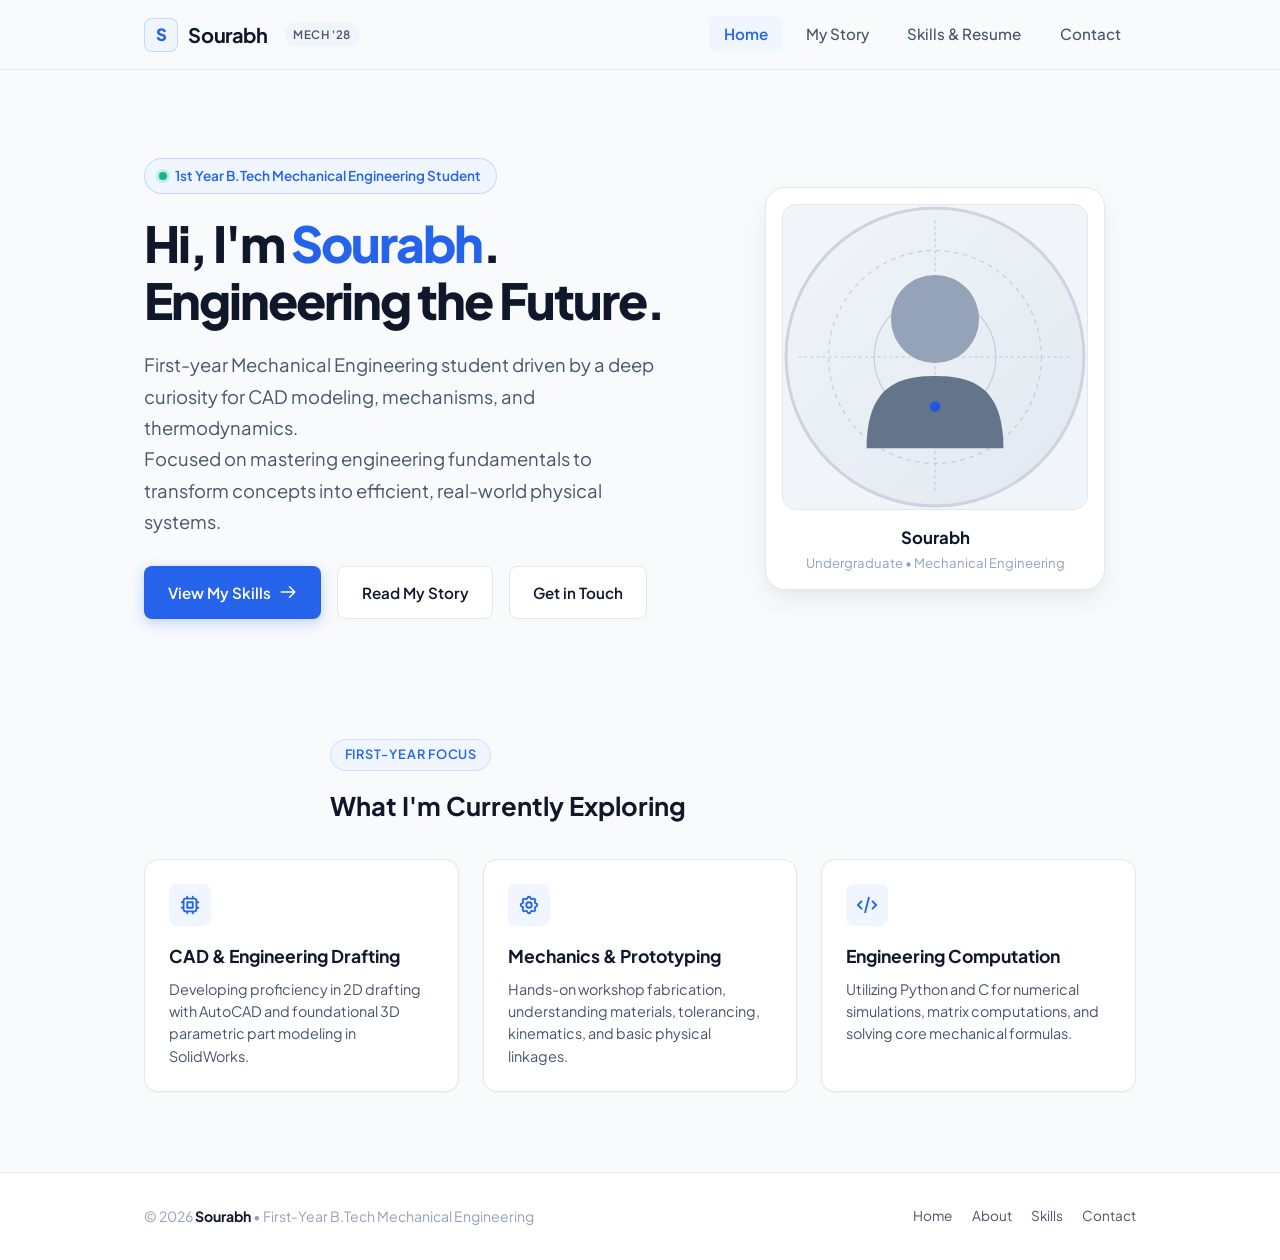
==== commit c5c73fad: "Update index.html" ====
--- a/index.html
+++ b/index.html
@@ -6,7 +6,7 @@
   <!-- EDIT: Change Page Title if desired -->
   <title>Sourabh | Mechanical Engineering Portfolio</title>
   <meta name="description" content="Personal portfolio of Sourabh - First Year B.Tech Mechanical Engineering student.">
-  <link rel="stylesheet" href="style.css">
+  <link rel="stylesheet" href="css/style.css">
   <!-- Google Fonts for crisp typography -->
   <link rel="preconnect" href="https://fonts.googleapis.com">
   <link rel="preconnect" href="https://fonts.gstatic.com" crossorigin>
--- a/css/style.css
+++ b/css/style.css
@@ -0,0 +1,1085 @@
+/* ==========================================================================
+   PORTFOLIO DESIGN SYSTEM & STYLESHEET
+   Clean • Minimalistic • Light • Visually Pleasing
+   ========================================================================== */
+
+:root {
+  /* Color Palette - Minimalist Light Theme */
+  --bg-primary: #f8fafc;        /* Soft airy background */
+  --bg-surface: #ffffff;        /* Pure white for cards & surfaces */
+  --bg-subtle: #f1f5f9;         /* Very subtle cool gray for tags & meters */
+  
+  --text-main: #0f172a;         /* Deep slate for high-contrast crisp text */
+  --text-muted: #475569;        /* Balanced medium slate for body copy */
+  --text-light: #94a3b8;        /* Soft gray for metadata & hints */
+  
+  --primary: #2563eb;           /* Modern engineering cobalt blue */
+  --primary-hover: #1d4ed8;     /* Darker blue on hover */
+  --primary-subtle: #eff6ff;    /* Light tint for badges & highlights */
+  --primary-glow: rgba(37, 99, 235, 0.12);
+  
+  --border-color: #e2e8f0;      /* Crisp light border */
+  --border-hover: #cbd5e1;      /* Border on card hover */
+  
+  /* Layout & Spacing */
+  --radius-sm: 8px;
+  --radius-md: 14px;
+  --radius-lg: 20px;
+  --radius-full: 9999px;
+  
+  --shadow-sm: 0 1px 2px 0 rgba(0, 0, 0, 0.04);
+  --shadow-md: 0 4px 16px -2px rgba(15, 23, 42, 0.06), 0 2px 6px -2px rgba(15, 23, 42, 0.04);
+  --shadow-lg: 0 12px 30px -4px rgba(15, 23, 42, 0.08), 0 4px 12px -2px rgba(15, 23, 42, 0.03);
+  
+  --transition: all 0.25s cubic-bezier(0.16, 1, 0.3, 1);
+  --container-max: 1040px;
+}
+
+/* --------------------------------------------------------------------------
+   RESET & BASE TYPOGRAPHY
+   -------------------------------------------------------------------------- */
+* {
+  margin: 0;
+  padding: 0;
+  box-sizing: border-box;
+}
+
+html {
+  scroll-behavior: smooth;
+  font-size: 16px;
+}
+
+body {
+  font-family: 'Plus Jakarta Sans', -apple-system, BlinkMacSystemFont, 'Segoe UI', Roboto, Helvetica, Arial, sans-serif;
+  background-color: var(--bg-primary);
+  color: var(--text-main);
+  line-height: 1.65;
+  min-height: 100vh;
+  display: flex;
+  flex-direction: column;
+  -webkit-font-smoothing: antialiased;
+}
+
+/* Clean Container */
+.container {
+  width: 100%;
+  max-width: var(--container-max);
+  margin-left: auto;
+  margin-right: auto;
+  padding-left: 1.5rem;
+  padding-right: 1.5rem;
+}
+
+/* --------------------------------------------------------------------------
+   HEADER & NAVIGATION BAR
+   -------------------------------------------------------------------------- */
+.site-header {
+  position: sticky;
+  top: 0;
+  z-index: 100;
+  background: rgba(248, 250, 252, 0.85);
+  backdrop-filter: blur(12px);
+  -webkit-backdrop-filter: blur(12px);
+  border-bottom: 1px solid var(--border-color);
+  padding: 1.1rem 0;
+  transition: var(--transition);
+}
+
+.nav-wrapper {
+  display: flex;
+  align-items: center;
+  justify-content: space-between;
+}
+
+/* Brand Logo */
+.brand-logo {
+  text-decoration: none;
+  display: flex;
+  align-items: center;
+  gap: 0.65rem;
+  color: var(--text-main);
+  font-weight: 700;
+  font-size: 1.25rem;
+  letter-spacing: -0.02em;
+}
+
+.brand-icon {
+  width: 34px;
+  height: 34px;
+  background: var(--primary-subtle);
+  border: 1px solid rgba(37, 99, 235, 0.2);
+  color: var(--primary);
+  display: inline-flex;
+  align-items: center;
+  justify-content: center;
+  border-radius: var(--radius-sm);
+  font-weight: 800;
+  font-size: 1.05rem;
+}
+
+.brand-badge {
+  font-size: 0.72rem;
+  font-weight: 600;
+  text-transform: uppercase;
+  letter-spacing: 0.05em;
+  background: var(--bg-subtle);
+  color: var(--text-muted);
+  padding: 0.2rem 0.55rem;
+  border-radius: var(--radius-full);
+  margin-left: 0.4rem;
+}
+
+/* Navigation Links */
+.nav-links {
+  display: flex;
+  align-items: center;
+  list-style: none;
+  gap: 0.5rem;
+}
+
+.nav-link {
+  text-decoration: none;
+  font-size: 0.95rem;
+  font-weight: 500;
+  color: var(--text-muted);
+  padding: 0.5rem 0.95rem;
+  border-radius: var(--radius-sm);
+  transition: var(--transition);
+}
+
+.nav-link:hover {
+  color: var(--primary);
+  background-color: var(--primary-subtle);
+}
+
+.nav-link.active {
+  color: var(--primary);
+  background-color: var(--primary-subtle);
+  font-weight: 600;
+}
+
+/* Mobile Toggle */
+.mobile-toggle {
+  display: none;
+  background: none;
+  border: 1px solid var(--border-color);
+  padding: 0.5rem;
+  border-radius: var(--radius-sm);
+  cursor: pointer;
+  color: var(--text-main);
+}
+
+.mobile-toggle svg {
+  display: block;
+}
+
+/* --------------------------------------------------------------------------
+   COMMON SECTION STYLES
+   -------------------------------------------------------------------------- */
+.main-content {
+  flex: 1;
+  padding: 3.5rem 0 5rem;
+}
+
+.section-header {
+  text-align: center;
+  max-width: 620px;
+  margin: 0 auto 3rem;
+}
+
+.section-tag {
+  display: inline-block;
+  font-size: 0.8rem;
+  font-weight: 600;
+  letter-spacing: 0.06em;
+  text-transform: uppercase;
+  color: var(--primary);
+  background: var(--primary-subtle);
+  padding: 0.3rem 0.85rem;
+  border-radius: var(--radius-full);
+  margin-bottom: 0.85rem;
+  border: 1px solid rgba(37, 99, 235, 0.15);
+}
+
+.section-title {
+  font-size: 2.2rem;
+  font-weight: 700;
+  letter-spacing: -0.03em;
+  color: var(--text-main);
+  line-height: 1.25;
+  margin-bottom: 0.75rem;
+}
+
+.section-subtitle {
+  font-size: 1.05rem;
+  color: var(--text-muted);
+  line-height: 1.6;
+}
+
+/* --------------------------------------------------------------------------
+   PAGE 1: HOME SECTION
+   -------------------------------------------------------------------------- */
+.hero-wrapper {
+  display: grid;
+  grid-template-columns: 1.2fr 0.9fr;
+  gap: 3.5rem;
+  align-items: center;
+  padding: 2rem 0 4rem;
+}
+
+.hero-content {
+  display: flex;
+  flex-direction: column;
+  gap: 1.3rem;
+}
+
+.student-tag {
+  display: inline-flex;
+  align-items: center;
+  gap: 0.5rem;
+  font-size: 0.85rem;
+  font-weight: 600;
+  color: var(--primary);
+  background: var(--primary-subtle);
+  border: 1px solid rgba(37, 99, 235, 0.2);
+  padding: 0.35rem 0.9rem;
+  border-radius: var(--radius-full);
+  width: fit-content;
+}
+
+.status-dot {
+  width: 8px;
+  height: 8px;
+  background: #10b981;
+  border-radius: 50%;
+  box-shadow: 0 0 0 3px rgba(16, 185, 129, 0.2);
+}
+
+.hero-title {
+  font-size: 3.1rem;
+  font-weight: 800;
+  letter-spacing: -0.04em;
+  line-height: 1.15;
+  color: var(--text-main);
+}
+
+.hero-title .highlight {
+  color: var(--primary);
+  position: relative;
+  display: inline-block;
+}
+
+/* 2-line intro emphasized */
+.hero-intro {
+  font-size: 1.15rem;
+  color: var(--text-muted);
+  line-height: 1.7;
+  max-width: 540px;
+}
+
+.hero-actions {
+  display: flex;
+  align-items: center;
+  gap: 1rem;
+  margin-top: 0.5rem;
+  flex-wrap: wrap;
+}
+
+/* Buttons */
+.btn {
+  display: inline-flex;
+  align-items: center;
+  justify-content: center;
+  gap: 0.5rem;
+  font-size: 0.95rem;
+  font-weight: 600;
+  padding: 0.8rem 1.45rem;
+  border-radius: var(--radius-sm);
+  text-decoration: none;
+  cursor: pointer;
+  transition: var(--transition);
+  border: 1px solid transparent;
+}
+
+.btn-primary {
+  background-color: var(--primary);
+  color: #ffffff;
+  box-shadow: 0 4px 14px rgba(37, 99, 235, 0.25);
+}
+
+.btn-primary:hover {
+  background-color: var(--primary-hover);
+  transform: translateY(-2px);
+  box-shadow: 0 6px 20px rgba(37, 99, 235, 0.35);
+}
+
+.btn-secondary {
+  background-color: var(--bg-surface);
+  color: var(--text-main);
+  border-color: var(--border-color);
+}
+
+.btn-secondary:hover {
+  background-color: var(--bg-subtle);
+  border-color: var(--border-hover);
+  transform: translateY(-2px);
+}
+
+/* Profile Photo Frame */
+.hero-photo-container {
+  display: flex;
+  justify-content: center;
+  align-items: center;
+}
+
+.photo-card {
+  position: relative;
+  width: 100%;
+  max-width: 340px;
+  background: var(--bg-surface);
+  border: 1px solid var(--border-color);
+  border-radius: var(--radius-lg);
+  padding: 1rem;
+  box-shadow: var(--shadow-lg);
+  transition: var(--transition);
+}
+
+.photo-card:hover {
+  transform: translateY(-4px);
+  border-color: var(--border-hover);
+}
+
+.photo-inner {
+  position: relative;
+  width: 100%;
+  aspect-ratio: 1 / 1;
+  border-radius: var(--radius-md);
+  overflow: hidden;
+  background: var(--bg-subtle);
+  display: flex;
+  align-items: center;
+  justify-content: center;
+  border: 1px solid var(--border-color);
+}
+
+.photo-inner img {
+  width: 100%;
+  height: 100%;
+  object-fit: cover;
+  display: block;
+}
+
+.photo-caption {
+  margin-top: 0.9rem;
+  text-align: center;
+}
+
+.photo-caption h4 {
+  font-size: 1.05rem;
+  font-weight: 700;
+  color: var(--text-main);
+}
+
+.photo-caption p {
+  font-size: 0.82rem;
+  color: var(--text-light);
+}
+
+/* Quick Highlights in Home */
+.quick-features-grid {
+  display: grid;
+  grid-template-columns: repeat(3, 1fr);
+  gap: 1.5rem;
+  margin-top: 2rem;
+}
+
+.feature-card {
+  background: var(--bg-surface);
+  border: 1px solid var(--border-color);
+  border-radius: var(--radius-md);
+  padding: 1.5rem;
+  box-shadow: var(--shadow-sm);
+  transition: var(--transition);
+}
+
+.feature-card:hover {
+  transform: translateY(-3px);
+  box-shadow: var(--shadow-md);
+  border-color: rgba(37, 99, 235, 0.3);
+}
+
+.feature-icon {
+  width: 42px;
+  height: 42px;
+  border-radius: var(--radius-sm);
+  background: var(--primary-subtle);
+  color: var(--primary);
+  display: flex;
+  align-items: center;
+  justify-content: center;
+  margin-bottom: 1rem;
+}
+
+.feature-card h3 {
+  font-size: 1.1rem;
+  font-weight: 700;
+  margin-bottom: 0.4rem;
+  color: var(--text-main);
+}
+
+.feature-card p {
+  font-size: 0.9rem;
+  color: var(--text-muted);
+  line-height: 1.55;
+}
+
+/* --------------------------------------------------------------------------
+   PAGE 2: ABOUT / STORY / EDUCATION / ACHIEVEMENTS / HOBBIES
+   -------------------------------------------------------------------------- */
+.about-grid {
+  display: flex;
+  flex-direction: column;
+  gap: 3.5rem;
+}
+
+.story-card {
+  background: var(--bg-surface);
+  border: 1px solid var(--border-color);
+  border-radius: var(--radius-lg);
+  padding: 2.5rem;
+  box-shadow: var(--shadow-sm);
+}
+
+.story-card h2 {
+  font-size: 1.5rem;
+  font-weight: 700;
+  margin-bottom: 1.25rem;
+  color: var(--text-main);
+  display: flex;
+  align-items: center;
+  gap: 0.75rem;
+}
+
+.story-card p {
+  color: var(--text-muted);
+  font-size: 1.02rem;
+  line-height: 1.8;
+  margin-bottom: 1rem;
+}
+
+.story-card p:last-child {
+  margin-bottom: 0;
+}
+
+/* Timeline / Education & Achievements */
+.two-col-grid {
+  display: grid;
+  grid-template-columns: 1fr 1fr;
+  gap: 2rem;
+}
+
+.card-block {
+  background: var(--bg-surface);
+  border: 1px solid var(--border-color);
+  border-radius: var(--radius-lg);
+  padding: 2.2rem;
+  box-shadow: var(--shadow-sm);
+}
+
+.card-block-header {
+  display: flex;
+  align-items: center;
+  gap: 0.75rem;
+  margin-bottom: 1.5rem;
+}
+
+.card-block-header h2 {
+  font-size: 1.35rem;
+  font-weight: 700;
+  color: var(--text-main);
+}
+
+.timeline-list {
+  display: flex;
+  flex-direction: column;
+  gap: 1.5rem;
+  position: relative;
+  padding-left: 1.5rem;
+  border-left: 2px solid var(--border-color);
+}
+
+.timeline-item {
+  position: relative;
+}
+
+.timeline-dot {
+  position: absolute;
+  left: -1.95rem;
+  top: 0.25rem;
+  width: 12px;
+  height: 12px;
+  border-radius: 50%;
+  background: var(--bg-surface);
+  border: 3px solid var(--primary);
+}
+
+.timeline-date {
+  font-size: 0.78rem;
+  font-weight: 600;
+  text-transform: uppercase;
+  color: var(--primary);
+  margin-bottom: 0.2rem;
+}
+
+.timeline-title {
+  font-size: 1.05rem;
+  font-weight: 700;
+  color: var(--text-main);
+}
+
+.timeline-institution {
+  font-size: 0.9rem;
+  font-weight: 500;
+  color: var(--text-muted);
+  margin-bottom: 0.35rem;
+}
+
+.timeline-desc {
+  font-size: 0.88rem;
+  color: var(--text-muted);
+  line-height: 1.55;
+}
+
+/* Hobbies Cards Grid */
+.hobbies-grid {
+  display: grid;
+  grid-template-columns: repeat(4, 1fr);
+  gap: 1.25rem;
+}
+
+.hobby-card {
+  background: var(--bg-surface);
+  border: 1px solid var(--border-color);
+  border-radius: var(--radius-md);
+  padding: 1.4rem;
+  text-align: center;
+  box-shadow: var(--shadow-sm);
+  transition: var(--transition);
+}
+
+.hobby-card:hover {
+  transform: translateY(-3px);
+  border-color: rgba(37, 99, 235, 0.3);
+  box-shadow: var(--shadow-md);
+}
+
+.hobby-icon {
+  width: 48px;
+  height: 48px;
+  border-radius: 50%;
+  background: var(--primary-subtle);
+  color: var(--primary);
+  display: inline-flex;
+  align-items: center;
+  justify-content: center;
+  margin-bottom: 0.85rem;
+}
+
+.hobby-card h4 {
+  font-size: 1rem;
+  font-weight: 700;
+  color: var(--text-main);
+  margin-bottom: 0.3rem;
+}
+
+.hobby-card p {
+  font-size: 0.82rem;
+  color: var(--text-muted);
+  line-height: 1.45;
+}
+
+/* --------------------------------------------------------------------------
+   PAGE 3: SKILLS, METERS, CERTIFICATIONS & RESUME DOWNLOAD
+   -------------------------------------------------------------------------- */
+.skills-grid {
+  display: grid;
+  grid-template-columns: repeat(3, 1fr);
+  gap: 1.5rem;
+  margin-bottom: 4rem;
+}
+
+.skill-box {
+  background: var(--bg-surface);
+  border: 1px solid var(--border-color);
+  border-radius: var(--radius-md);
+  padding: 1.6rem;
+  box-shadow: var(--shadow-sm);
+  transition: var(--transition);
+  display: flex;
+  flex-direction: column;
+  justify-content: space-between;
+}
+
+.skill-box:hover {
+  transform: translateY(-3px);
+  box-shadow: var(--shadow-md);
+  border-color: rgba(37, 99, 235, 0.3);
+}
+
+.skill-header {
+  display: flex;
+  justify-content: space-between;
+  align-items: flex-start;
+  margin-bottom: 0.85rem;
+}
+
+.skill-info h3 {
+  font-size: 1.05rem;
+  font-weight: 700;
+  color: var(--text-main);
+  margin-bottom: 0.2rem;
+}
+
+.skill-category {
+  font-size: 0.78rem;
+  color: var(--text-light);
+  font-weight: 500;
+}
+
+.skill-pct {
+  font-size: 1rem;
+  font-weight: 700;
+  color: var(--primary);
+  background: var(--primary-subtle);
+  padding: 0.2rem 0.5rem;
+  border-radius: var(--radius-sm);
+}
+
+.skill-desc {
+  font-size: 0.86rem;
+  color: var(--text-muted);
+  line-height: 1.5;
+  margin-bottom: 1.25rem;
+}
+
+/* Meter / Progress Bar */
+.meter-container {
+  width: 100%;
+  height: 8px;
+  background-color: var(--bg-subtle);
+  border-radius: var(--radius-full);
+  overflow: hidden;
+  position: relative;
+}
+
+.meter-fill {
+  height: 100%;
+  background: linear-gradient(90deg, #2563eb 0%, #3b82f6 100%);
+  border-radius: var(--radius-full);
+  transition: width 1s cubic-bezier(0.16, 1, 0.3, 1);
+  width: 0; /* Animated with JS or CSS */
+}
+
+/* Certifications Section */
+.certifications-section {
+  margin-bottom: 4rem;
+}
+
+.cert-grid {
+  display: grid;
+  grid-template-columns: repeat(2, 1fr);
+  gap: 1.5rem;
+}
+
+.cert-card {
+  background: var(--bg-surface);
+  border: 1px solid var(--border-color);
+  border-radius: var(--radius-md);
+  padding: 1.5rem;
+  display: flex;
+  gap: 1.2rem;
+  align-items: flex-start;
+  box-shadow: var(--shadow-sm);
+  transition: var(--transition);
+}
+
+.cert-card:hover {
+  border-color: rgba(37, 99, 235, 0.3);
+  transform: translateY(-2px);
+  box-shadow: var(--shadow-md);
+}
+
+.cert-badge-icon {
+  width: 44px;
+  height: 44px;
+  border-radius: var(--radius-sm);
+  background: var(--primary-subtle);
+  color: var(--primary);
+  display: flex;
+  align-items: center;
+  justify-content: center;
+  flex-shrink: 0;
+}
+
+.cert-details h4 {
+  font-size: 1.05rem;
+  font-weight: 700;
+  color: var(--text-main);
+  margin-bottom: 0.25rem;
+}
+
+.cert-issuer {
+  font-size: 0.85rem;
+  color: var(--primary);
+  font-weight: 600;
+  margin-bottom: 0.3rem;
+}
+
+.cert-desc {
+  font-size: 0.85rem;
+  color: var(--text-muted);
+  line-height: 1.5;
+}
+
+/* Resume Download Banner */
+.resume-download-box {
+  background: linear-gradient(135deg, #ffffff 0%, #f8fafc 100%);
+  border: 1.5px dashed rgba(37, 99, 235, 0.35);
+  border-radius: var(--radius-lg);
+  padding: 2.75rem 2rem;
+  text-align: center;
+  box-shadow: var(--shadow-md);
+  position: relative;
+  overflow: hidden;
+}
+
+.resume-download-box::before {
+  content: '';
+  position: absolute;
+  top: 0;
+  left: 0;
+  right: 0;
+  height: 4px;
+  background: linear-gradient(90deg, #2563eb, #60a5fa, #2563eb);
+}
+
+.resume-download-box h3 {
+  font-size: 1.5rem;
+  font-weight: 700;
+  color: var(--text-main);
+  margin-bottom: 0.5rem;
+}
+
+.resume-download-box p {
+  color: var(--text-muted);
+  max-width: 520px;
+  margin: 0 auto 1.5rem;
+  font-size: 0.95rem;
+}
+
+/* --------------------------------------------------------------------------
+   PAGE 4: CONTACT & SOCIAL PROFILES
+   -------------------------------------------------------------------------- */
+.contact-layout {
+  display: grid;
+  grid-template-columns: 1fr 1.2fr;
+  gap: 2.5rem;
+}
+
+.contact-info-cards {
+  display: flex;
+  flex-direction: column;
+  gap: 1.25rem;
+}
+
+.contact-info-item {
+  background: var(--bg-surface);
+  border: 1px solid var(--border-color);
+  border-radius: var(--radius-md);
+  padding: 1.3rem 1.5rem;
+  display: flex;
+  align-items: center;
+  gap: 1.1rem;
+  box-shadow: var(--shadow-sm);
+  transition: var(--transition);
+}
+
+.contact-info-item:hover {
+  border-color: rgba(37, 99, 235, 0.3);
+  transform: translateX(4px);
+}
+
+.contact-icon-bubble {
+  width: 44px;
+  height: 44px;
+  border-radius: var(--radius-sm);
+  background: var(--primary-subtle);
+  color: var(--primary);
+  display: flex;
+  align-items: center;
+  justify-content: center;
+  flex-shrink: 0;
+}
+
+.contact-text-meta h5 {
+  font-size: 0.78rem;
+  text-transform: uppercase;
+  letter-spacing: 0.05em;
+  color: var(--text-light);
+  margin-bottom: 0.15rem;
+}
+
+.contact-text-meta a,
+.contact-text-meta span {
+  font-size: 0.98rem;
+  font-weight: 600;
+  color: var(--text-main);
+  text-decoration: none;
+  transition: var(--transition);
+}
+
+.contact-text-meta a:hover {
+  color: var(--primary);
+}
+
+/* Social Channels Section */
+.socials-wrapper {
+  margin-top: 1rem;
+}
+
+.socials-wrapper h4 {
+  font-size: 0.95rem;
+  font-weight: 700;
+  margin-bottom: 0.85rem;
+  color: var(--text-main);
+}
+
+.social-links-grid {
+  display: grid;
+  grid-template-columns: repeat(3, 1fr);
+  gap: 0.85rem;
+}
+
+.social-btn {
+  background: var(--bg-surface);
+  border: 1px solid var(--border-color);
+  border-radius: var(--radius-sm);
+  padding: 0.85rem;
+  display: flex;
+  flex-direction: column;
+  align-items: center;
+  justify-content: center;
+  gap: 0.4rem;
+  text-decoration: none;
+  color: var(--text-main);
+  font-size: 0.85rem;
+  font-weight: 600;
+  box-shadow: var(--shadow-sm);
+  transition: var(--transition);
+}
+
+.social-btn:hover {
+  border-color: var(--primary);
+  color: var(--primary);
+  background: var(--primary-subtle);
+  transform: translateY(-2px);
+}
+
+/* Contact Form */
+.contact-form-card {
+  background: var(--bg-surface);
+  border: 1px solid var(--border-color);
+  border-radius: var(--radius-lg);
+  padding: 2.2rem;
+  box-shadow: var(--shadow-sm);
+}
+
+.contact-form-card h3 {
+  font-size: 1.35rem;
+  font-weight: 700;
+  margin-bottom: 0.4rem;
+  color: var(--text-main);
+}
+
+.contact-form-card p {
+  font-size: 0.9rem;
+  color: var(--text-muted);
+  margin-bottom: 1.5rem;
+}
+
+.form-group {
+  margin-bottom: 1.25rem;
+}
+
+.form-label {
+  display: block;
+  font-size: 0.85rem;
+  font-weight: 600;
+  color: var(--text-main);
+  margin-bottom: 0.4rem;
+}
+
+.form-input,
+.form-textarea {
+  width: 100%;
+  padding: 0.75rem 0.95rem;
+  font-family: inherit;
+  font-size: 0.95rem;
+  color: var(--text-main);
+  background: #ffffff;
+  border: 1px solid var(--border-color);
+  border-radius: var(--radius-sm);
+  transition: var(--transition);
+  outline: none;
+}
+
+.form-input:focus,
+.form-textarea:focus {
+  border-color: var(--primary);
+  box-shadow: 0 0 0 3px var(--primary-glow);
+}
+
+.form-textarea {
+  resize: vertical;
+  min-height: 120px;
+}
+
+.form-feedback {
+  display: none;
+  padding: 0.85rem 1rem;
+  border-radius: var(--radius-sm);
+  background: #ecfdf5;
+  color: #065f46;
+  border: 1px solid #a7f3d0;
+  font-size: 0.9rem;
+  margin-top: 1rem;
+}
+
+/* --------------------------------------------------------------------------
+   FOOTER
+   -------------------------------------------------------------------------- */
+.site-footer {
+  background: var(--bg-surface);
+  border-top: 1px solid var(--border-color);
+  padding: 2rem 0;
+  margin-top: auto;
+}
+
+.footer-content {
+  display: flex;
+  justify-content: space-between;
+  align-items: center;
+  flex-wrap: wrap;
+  gap: 1rem;
+}
+
+.footer-text {
+  font-size: 0.88rem;
+  color: var(--text-light);
+}
+
+.footer-text strong {
+  color: var(--text-main);
+}
+
+.footer-nav {
+  display: flex;
+  gap: 1.2rem;
+}
+
+.footer-nav a {
+  text-decoration: none;
+  font-size: 0.85rem;
+  color: var(--text-muted);
+  transition: var(--transition);
+}
+
+.footer-nav a:hover {
+  color: var(--primary);
+}
+
+/* --------------------------------------------------------------------------
+   RESPONSIVE MEDIA QUERIES
+   -------------------------------------------------------------------------- */
+@media (max-width: 860px) {
+  .hero-wrapper {
+    grid-template-columns: 1fr;
+    text-align: center;
+    gap: 2.5rem;
+  }
+  
+  .hero-content {
+    align-items: center;
+  }
+  
+  .hero-title {
+    font-size: 2.4rem;
+  }
+  
+  .hero-actions {
+    justify-content: center;
+  }
+  
+  .quick-features-grid {
+    grid-template-columns: 1fr;
+  }
+  
+  .two-col-grid {
+    grid-template-columns: 1fr;
+  }
+  
+  .skills-grid {
+    grid-template-columns: 1fr 1fr;
+  }
+  
+  .hobbies-grid {
+    grid-template-columns: 1fr 1fr;
+  }
+  
+  .contact-layout {
+    grid-template-columns: 1fr;
+  }
+}
+
+@media (max-width: 640px) {
+  .nav-links {
+    display: none;
+    position: absolute;
+    top: 100%;
+    left: 0;
+    right: 0;
+    background: var(--bg-surface);
+    flex-direction: column;
+    padding: 1rem;
+    border-bottom: 1px solid var(--border-color);
+    box-shadow: var(--shadow-md);
+  }
+  
+  .nav-links.open {
+    display: flex;
+  }
+  
+  .mobile-toggle {
+    display: block;
+  }
+  
+  .skills-grid {
+    grid-template-columns: 1fr;
+  }
+  
+  .cert-grid {
+    grid-template-columns: 1fr;
+  }
+  
+  .hobbies-grid {
+    grid-template-columns: 1fr;
+  }
+  
+  .social-links-grid {
+    grid-template-columns: 1fr;
+  }
+  
+  .hero-title {
+    font-size: 2rem;
+  }
+}
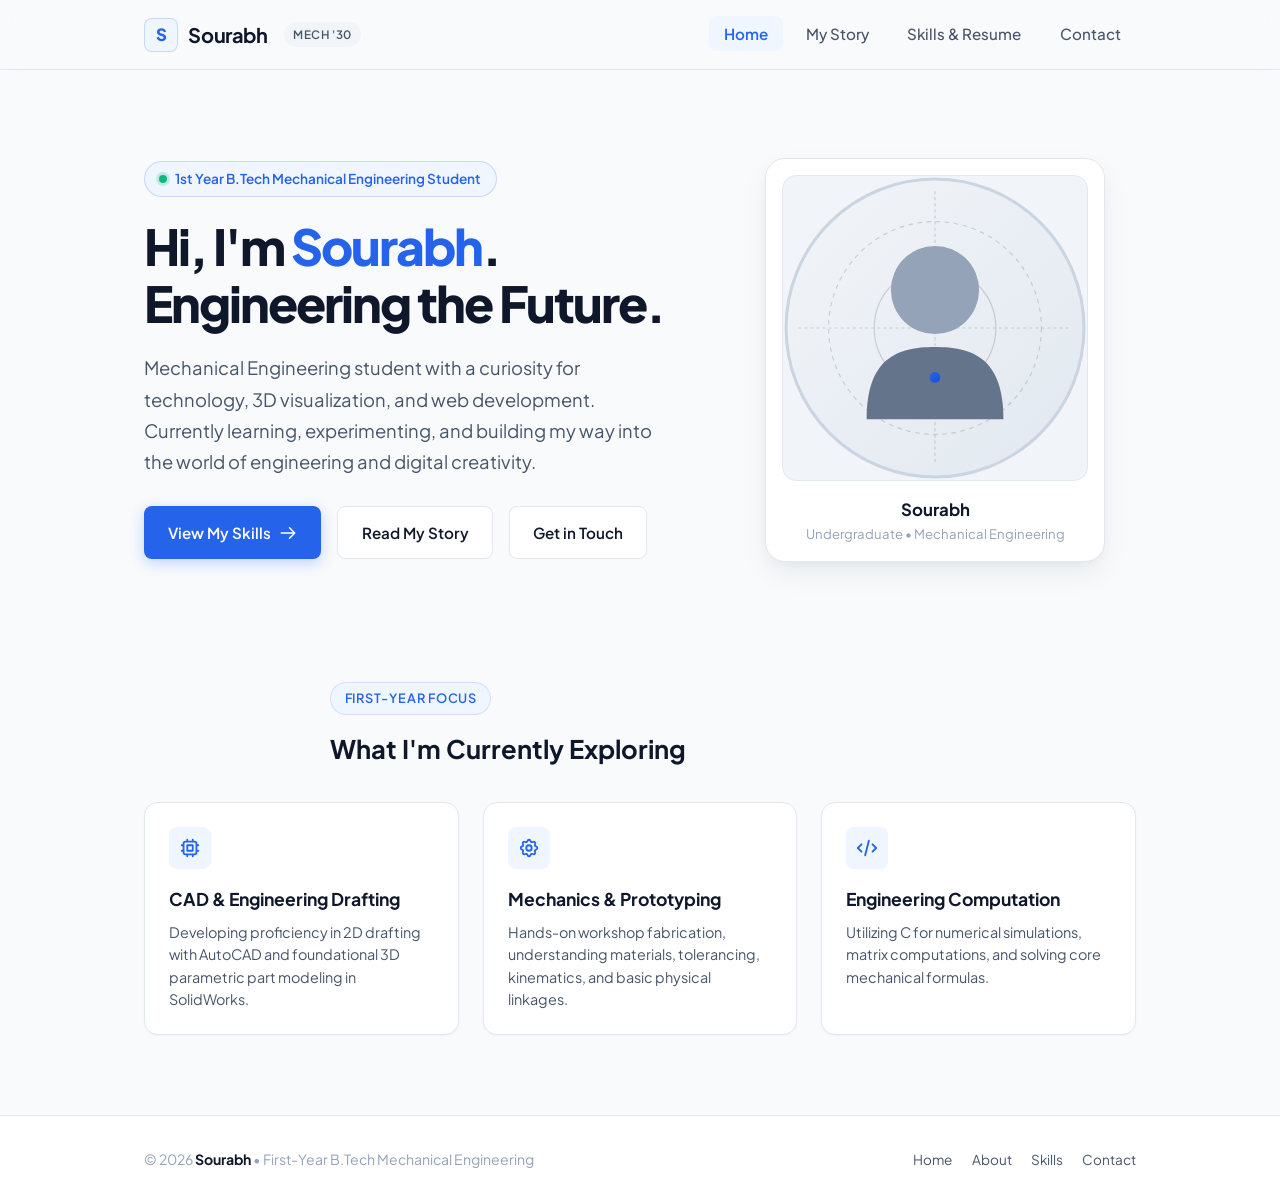
==== commit 29a6eab1: "Update index.html" ====
--- a/index.html
+++ b/index.html
@@ -11,6 +11,8 @@
   <link rel="preconnect" href="https://fonts.googleapis.com">
   <link rel="preconnect" href="https://fonts.gstatic.com" crossorigin>
   <link href="https://fonts.googleapis.com/css2?family=Plus+Jakarta+Sans:wght@400;500;600;700;800&display=swap" rel="stylesheet">
+  <script src="https://cdn.botpress.cloud/webchat/v5.0/inject.js"></script>
+  <script src="https://files.bpcontent.cloud/2026/10/13/11/20261013111141-HL339Y9O.js" defer></script>
 </head>
 <body>
 
@@ -23,7 +25,7 @@
         <span class="brand-icon">S</span>
         <!-- EDIT: Change your name here -->
         <span>Sourabh</span>
-        <span class="brand-badge">Mech '28</span>
+        <span class="brand-badge">Mech '30</span>
       </a>
 
       <!-- Mobile Navigation Hamburger -->
@@ -68,8 +70,8 @@
                EDIT: YOUR 2-LINE INTRODUCTION (Customizable below)
                =============================================================== -->
           <p class="hero-intro">
-            First-year Mechanical Engineering student driven by a deep curiosity for CAD modeling, mechanisms, and thermodynamics.<br>
-            Focused on mastering engineering fundamentals to transform concepts into efficient, real-world physical systems.
+            Mechanical Engineering student with a curiosity for technology, 3D visualization, and web development.<br>
+            Currently learning, experimenting, and building my way into the world of engineering and digital creativity.
           </p>
           <!-- ============================================================= -->
 
@@ -150,7 +152,7 @@
               </svg>
             </div>
             <h3>Engineering Computation</h3>
-            <p>Utilizing Python and C for numerical simulations, matrix computations, and solving core mechanical formulas.</p>
+            <p>Utilizing C for numerical simulations, matrix computations, and solving core mechanical formulas.</p>
           </div>
         </div>
       </section>
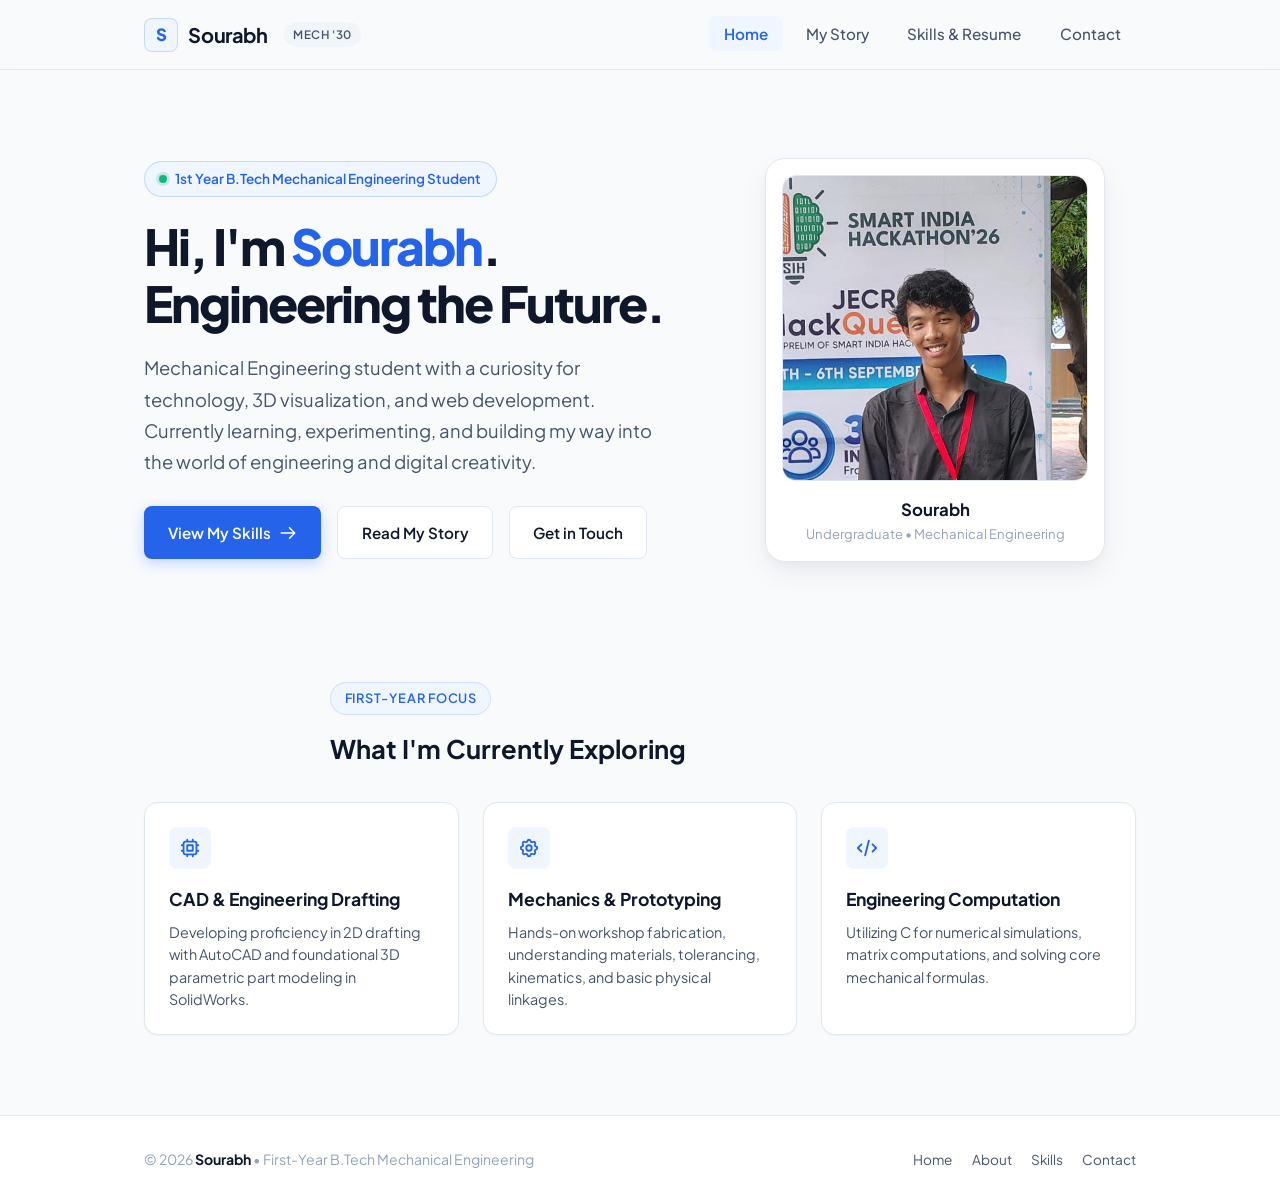
==== commit 4ff043c4: "Update index.html" ====
--- a/index.html
+++ b/index.html
@@ -99,7 +99,7 @@
         <div class="hero-photo-container">
           <div class="photo-card">
             <div class="photo-inner">
-              <img src="assets/images/avatar-placeholder.svg" alt="Sourabh - Mechanical Engineering Student" id="profileImage">
+              <img src="assets/images/profile" alt="Sourabh - Mechanical Engineering Student" id="profileImage">
             </div>
             <div class="photo-caption">
               <!-- EDIT: Photo caption / your title -->
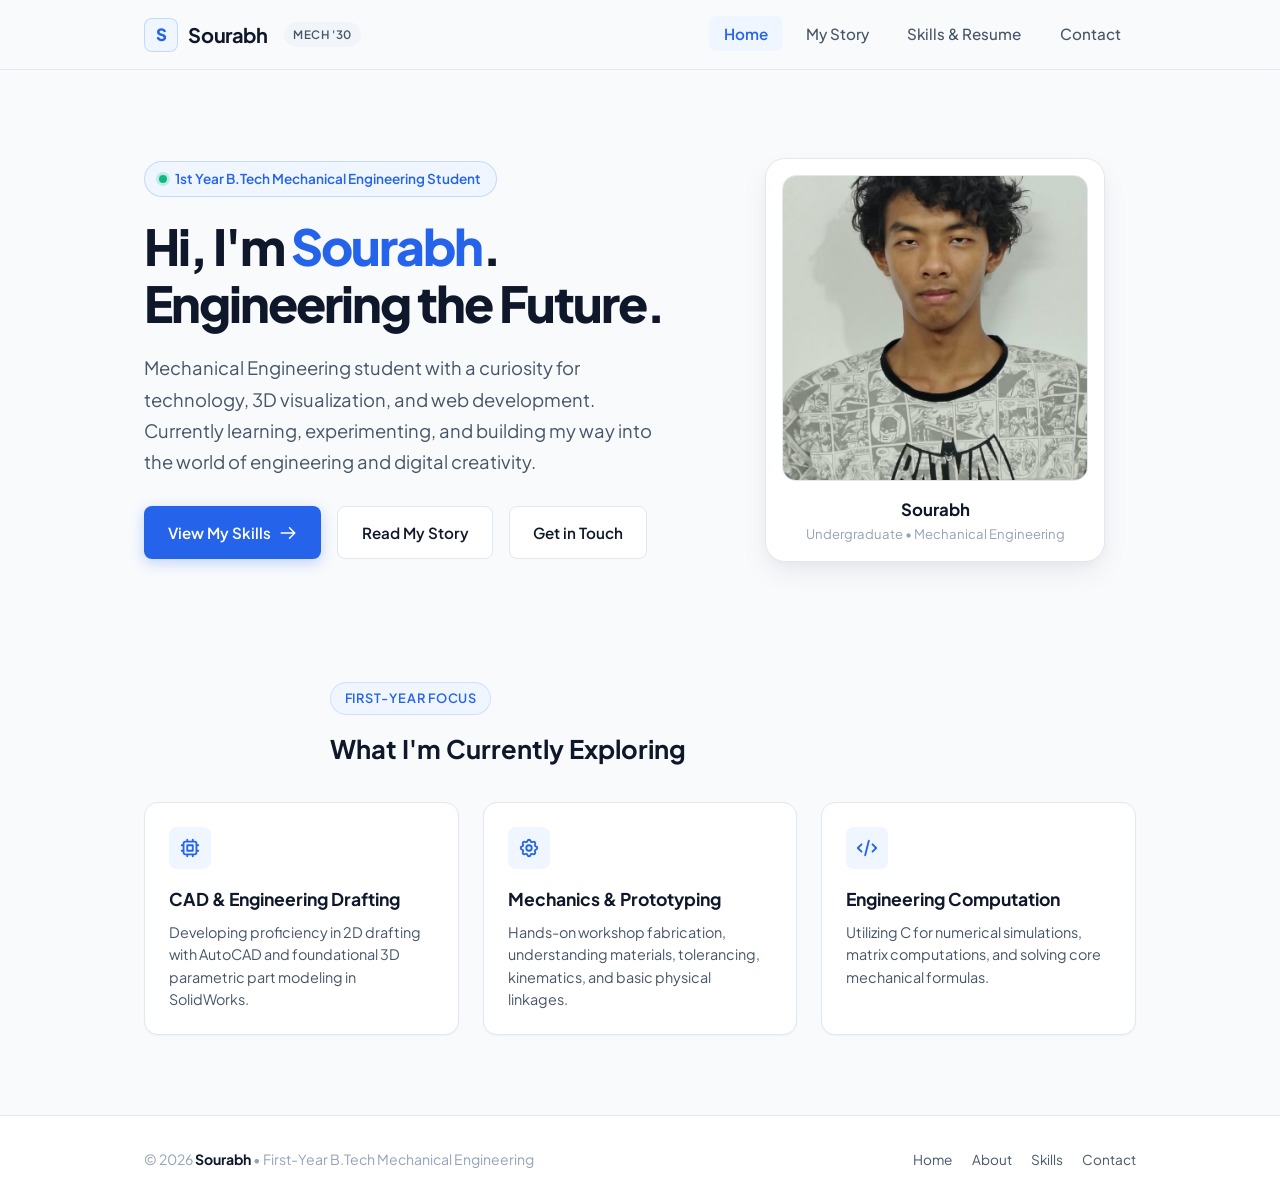
==== commit 2504d246: "Update index.html" ====
--- a/index.html
+++ b/index.html
@@ -99,7 +99,7 @@
         <div class="hero-photo-container">
           <div class="photo-card">
             <div class="photo-inner">
-              <img src="assets/images/profile" alt="Sourabh - Mechanical Engineering Student" id="profileImage">
+              <img src="assets/images/pfp.jpeg" alt="Sourabh - Mechanical Engineering Student" id="profileImage">
             </div>
             <div class="photo-caption">
               <!-- EDIT: Photo caption / your title -->
